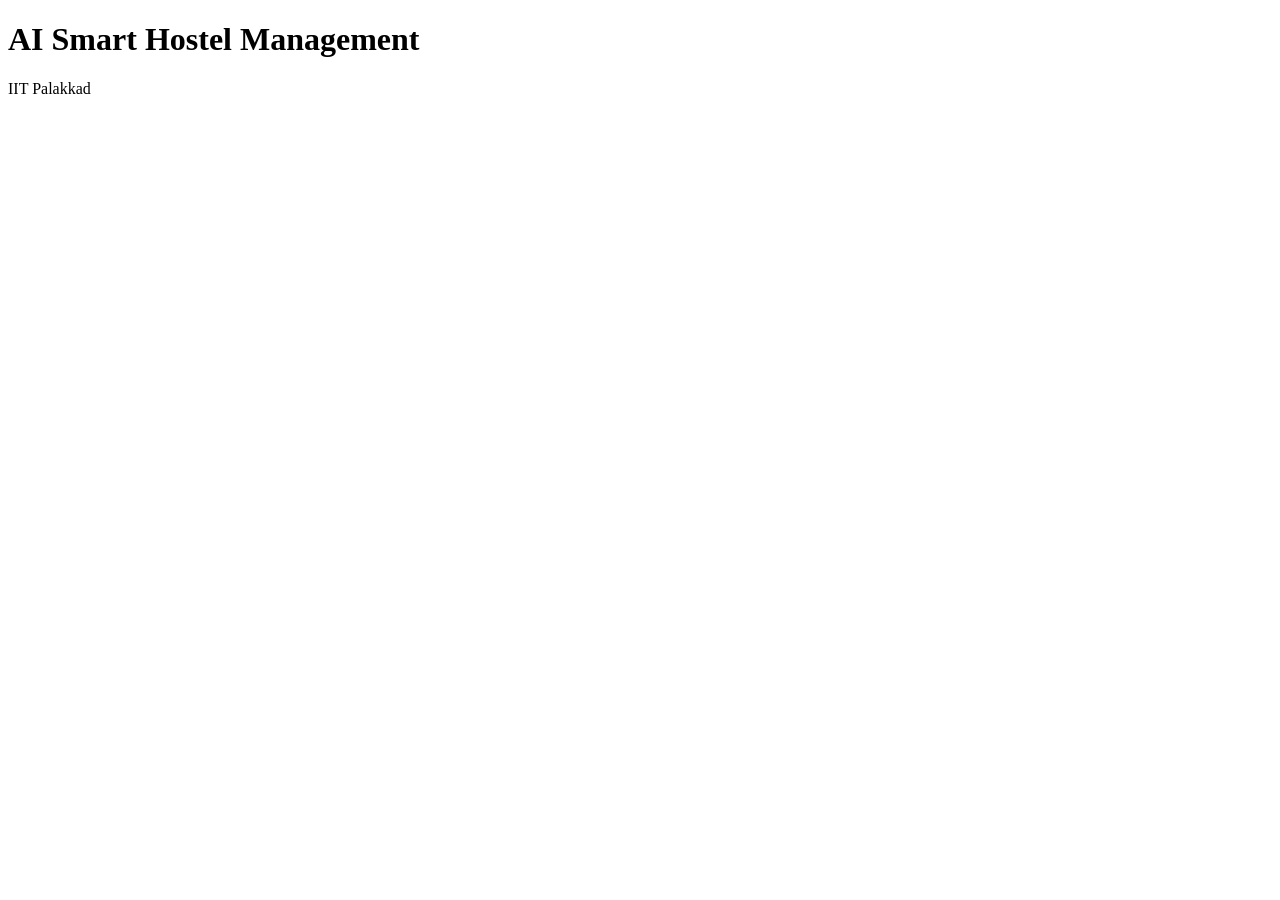
==== frontend/index.html @ 0341f577 "initial frontend" ====
<!DOCTYPE html>
<html lang="en">
<head>
    <meta charset="UTF-8">
    <meta name="viewport" content="width=device-width, initial-scale=1.0">

    <title>AI Smart Hostel Management</title>
</head>

<body>

    <h1>AI Smart Hostel Management</h1>

    <p>IIT Palakkad</p>

</body>
</html>
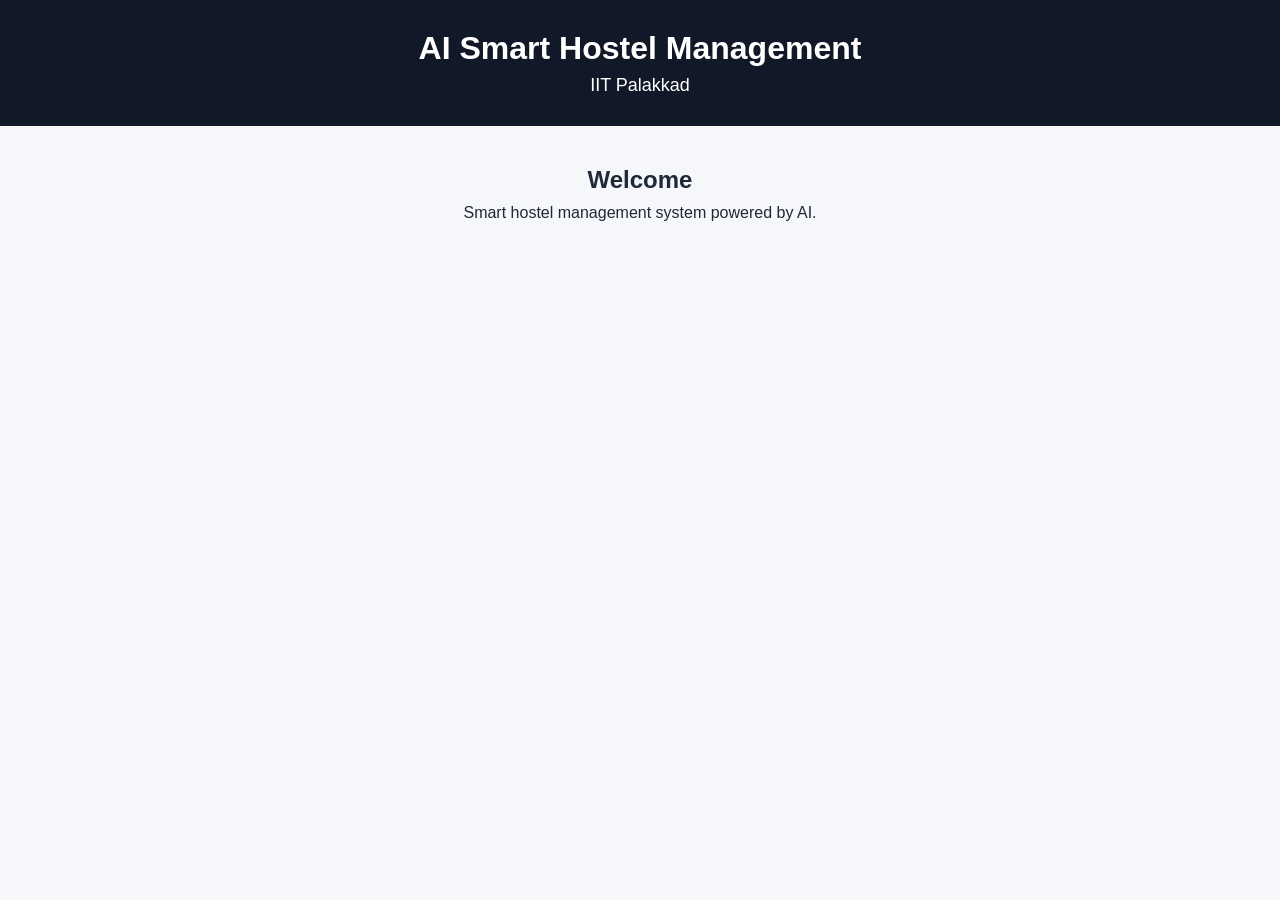
==== commit 0eb1f4b6: "initalised frontend structure" ====
--- a/frontend/index.html
+++ b/frontend/index.html
@@ -1,17 +1,29 @@
 <!DOCTYPE html>
 <html lang="en">
+
 <head>
     <meta charset="UTF-8">
     <meta name="viewport" content="width=device-width, initial-scale=1.0">
 
     <title>AI Smart Hostel Management</title>
+
+    <link rel="stylesheet" href="css/style.css">
 </head>
 
 <body>
 
-    <h1>AI Smart Hostel Management</h1>
+    <header>
+        <h1>AI Smart Hostel Management</h1>
+        <p>IIT Palakkad</p>
+    </header>
 
-    <p>IIT Palakkad</p>
+    <main>
+        <h2>Welcome</h2>
+        <p>Smart hostel management system powered by AI.</p>
+    </main>
+
+    <script src="js/script.js"></script>
 
 </body>
+
 </html>
--- a/frontend/css/style.css
+++ b/frontend/css/style.css
@@ -0,0 +1,36 @@
+* {
+    margin: 0;
+    padding: 0;
+    box-sizing: border-box;
+}
+
+body {
+    font-family: Arial, sans-serif;
+    background: #f5f7fa;
+    color: #1f2937;
+}
+
+header {
+    background: #111827;
+    color: white;
+    padding: 30px;
+    text-align: center;
+}
+
+header h1 {
+    font-size: 32px;
+    margin-bottom: 8px;
+}
+
+header p {
+    font-size: 18px;
+}
+
+main {
+    padding: 40px;
+    text-align: center;
+}
+
+main h2 {
+    margin-bottom: 10px;
+}
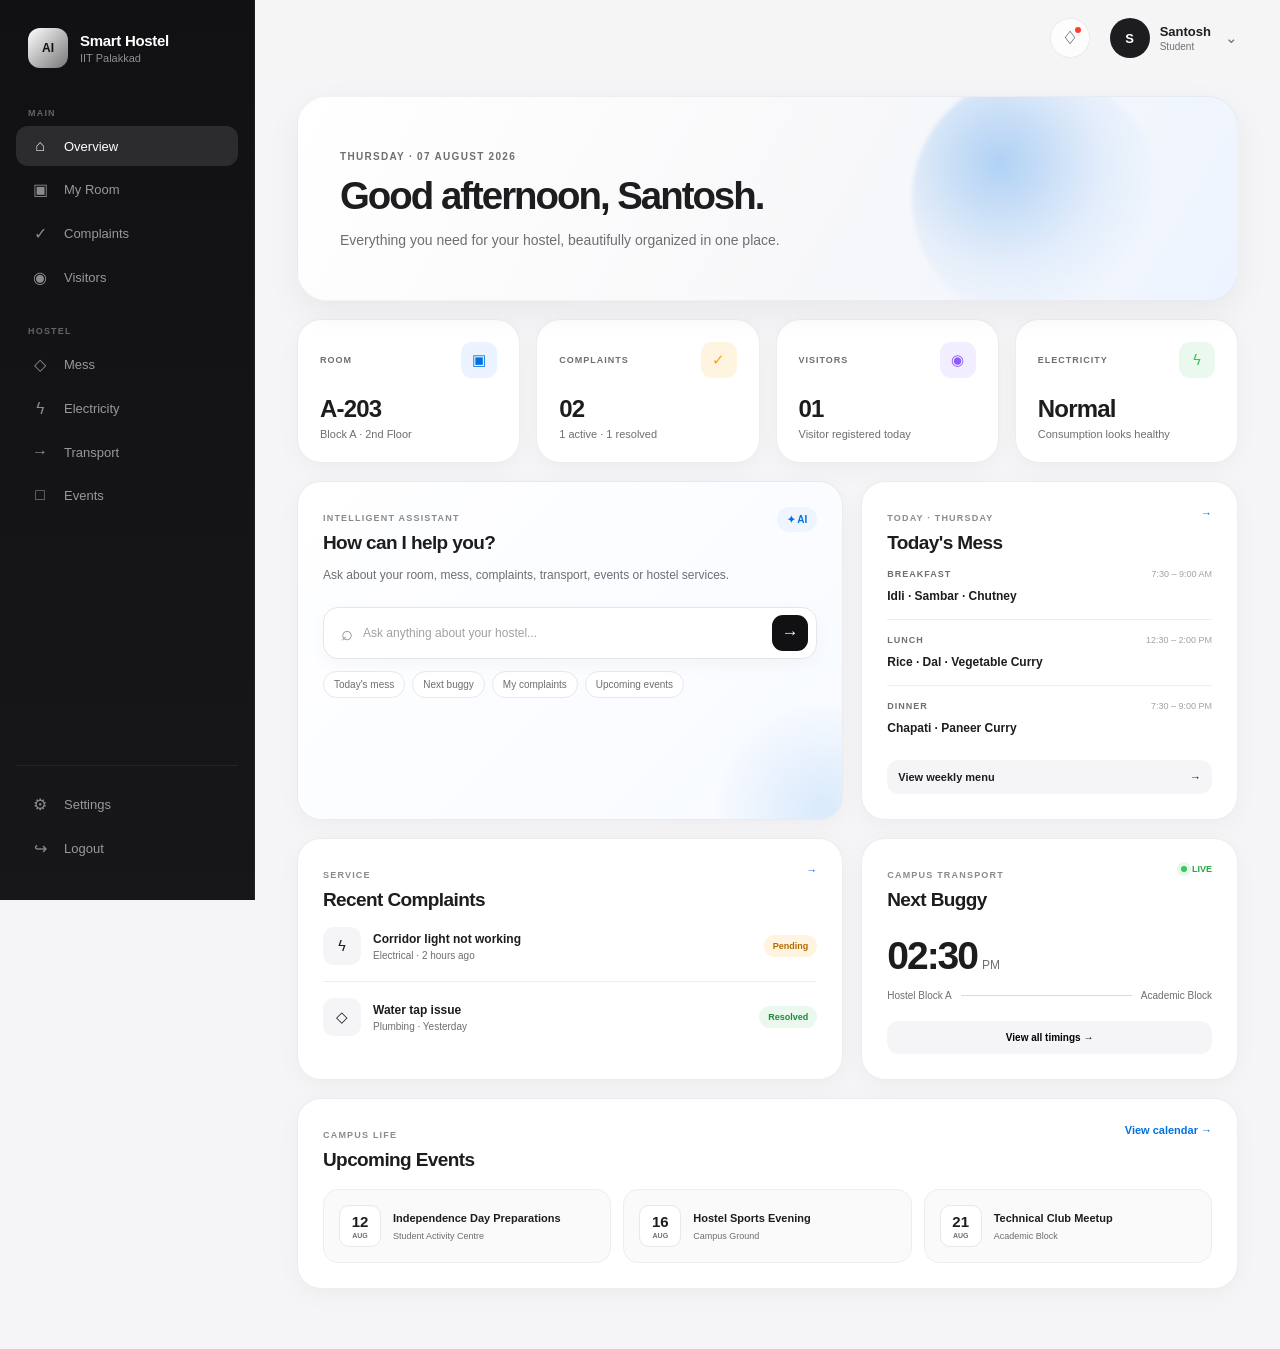
==== commit 29c1abd2: "premium ui frontend only" ====
--- a/frontend/index.html
+++ b/frontend/index.html
@@ -1,29 +1,612 @@
 <!DOCTYPE html>
 <html lang="en">
-
 <head>
     <meta charset="UTF-8">
     <meta name="viewport" content="width=device-width, initial-scale=1.0">
 
-    <title>AI Smart Hostel Management</title>
+    <title>AI Smart Hostel | IIT Palakkad</title>
 
     <link rel="stylesheet" href="css/style.css">
 </head>
 
 <body>
 
-    <header>
-        <h1>AI Smart Hostel Management</h1>
-        <p>IIT Palakkad</p>
-    </header>
-
-    <main>
-        <h2>Welcome</h2>
-        <p>Smart hostel management system powered by AI.</p>
+<div class="app">
+
+    <!-- ================= SIDEBAR ================= -->
+
+    <aside class="sidebar">
+
+        <div class="brand">
+            <div class="brand-mark">AI</div>
+
+            <div>
+                <h2>Smart Hostel</h2>
+                <span>IIT Palakkad</span>
+            </div>
+        </div>
+
+
+        <nav class="nav">
+
+            <p class="nav-label">MAIN</p>
+
+            <a href="#" class="nav-item active">
+                <span class="icon">⌂</span>
+                <span>Overview</span>
+            </a>
+
+            <a href="#" class="nav-item">
+                <span class="icon">▣</span>
+                <span>My Room</span>
+            </a>
+
+            <a href="#" class="nav-item">
+                <span class="icon">✓</span>
+                <span>Complaints</span>
+            </a>
+
+            <a href="#" class="nav-item">
+                <span class="icon">◉</span>
+                <span>Visitors</span>
+            </a>
+
+
+            <p class="nav-label second">HOSTEL</p>
+
+            <a href="#" class="nav-item">
+                <span class="icon">◇</span>
+                <span>Mess</span>
+            </a>
+
+            <a href="#" class="nav-item">
+                <span class="icon">ϟ</span>
+                <span>Electricity</span>
+            </a>
+
+            <a href="#" class="nav-item">
+                <span class="icon">→</span>
+                <span>Transport</span>
+            </a>
+
+            <a href="#" class="nav-item">
+                <span class="icon">□</span>
+                <span>Events</span>
+            </a>
+
+        </nav>
+
+
+        <div class="sidebar-bottom">
+
+            <a href="#" class="nav-item">
+                <span class="icon">⚙</span>
+                <span>Settings</span>
+            </a>
+
+            <a href="#" class="nav-item logout">
+                <span class="icon">↪</span>
+                <span>Logout</span>
+            </a>
+
+        </div>
+
+    </aside>
+
+
+
+    <!-- ================= MAIN ================= -->
+
+    <main class="main">
+
+        <!-- TOP BAR -->
+
+        <header class="topbar">
+
+            <div class="mobile-brand">
+                <strong>AI Smart Hostel</strong>
+            </div>
+
+            <div class="top-actions">
+
+                <button class="notification">
+                    <span>♢</span>
+                    <i></i>
+                </button>
+
+                <div class="profile">
+
+                    <div class="avatar">
+                        S
+                    </div>
+
+                    <div class="profile-info">
+                        <strong>Santosh</strong>
+                        <span>Student</span>
+                    </div>
+
+                    <span class="chevron">⌄</span>
+
+                </div>
+
+            </div>
+
+        </header>
+
+
+        <!-- CONTENT -->
+
+        <section class="content">
+
+
+            <!-- WELCOME -->
+
+            <div class="welcome">
+
+                <div class="welcome-text">
+
+                    <span class="eyebrow">
+                        THURSDAY · 07 AUGUST 2026
+                    </span>
+
+                    <h1>
+                        Good afternoon, Santosh.
+                    </h1>
+
+                    <p>
+                        Everything you need for your hostel,
+                        beautifully organized in one place.
+                    </p>
+
+                </div>
+
+                <div class="welcome-orb"></div>
+
+            </div>
+
+
+
+            <!-- QUICK STATS -->
+
+            <div class="stats-grid">
+
+                <div class="stat-card">
+
+                    <div class="stat-top">
+                        <span>ROOM</span>
+
+                        <div class="stat-icon blue">
+                            ▣
+                        </div>
+                    </div>
+
+                    <h2>A-203</h2>
+
+                    <p>Block A · 2nd Floor</p>
+
+                </div>
+
+
+                <div class="stat-card">
+
+                    <div class="stat-top">
+                        <span>COMPLAINTS</span>
+
+                        <div class="stat-icon orange">
+                            ✓
+                        </div>
+                    </div>
+
+                    <h2>02</h2>
+
+                    <p>1 active · 1 resolved</p>
+
+                </div>
+
+
+                <div class="stat-card">
+
+                    <div class="stat-top">
+                        <span>VISITORS</span>
+
+                        <div class="stat-icon purple">
+                            ◉
+                        </div>
+                    </div>
+
+                    <h2>01</h2>
+
+                    <p>Visitor registered today</p>
+
+                </div>
+
+
+                <div class="stat-card">
+
+                    <div class="stat-top">
+                        <span>ELECTRICITY</span>
+
+                        <div class="stat-icon green">
+                            ϟ
+                        </div>
+                    </div>
+
+                    <h2>Normal</h2>
+
+                    <p>Consumption looks healthy</p>
+
+                </div>
+
+            </div>
+
+
+
+            <!-- MAIN GRID -->
+
+            <div class="main-grid">
+
+
+                <!-- AI ASSISTANT -->
+
+                <section class="panel ai-panel">
+
+                    <div class="panel-heading">
+
+                        <div>
+
+                            <span class="mini-label">
+                                INTELLIGENT ASSISTANT
+                            </span>
+
+                            <h2>How can I help you?</h2>
+
+                        </div>
+
+                        <div class="ai-badge">
+                            ✦ AI
+                        </div>
+
+                    </div>
+
+
+                    <p class="ai-description">
+                        Ask about your room, mess, complaints,
+                        transport, events or hostel services.
+                    </p>
+
+
+                    <div class="search-box">
+
+                        <span>⌕</span>
+
+                        <input
+                            type="text"
+                            placeholder="Ask anything about your hostel..."
+                        >
+
+                        <button>→</button>
+
+                    </div>
+
+
+                    <div class="suggestions">
+
+                        <button>Today's mess</button>
+
+                        <button>Next buggy</button>
+
+                        <button>My complaints</button>
+
+                        <button>Upcoming events</button>
+
+                    </div>
+
+                </section>
+
+
+
+                <!-- TODAY'S MESS -->
+
+                <section class="panel mess-panel">
+
+                    <div class="panel-heading">
+
+                        <div>
+
+                            <span class="mini-label">
+                                TODAY · THURSDAY
+                            </span>
+
+                            <h2>Today's Mess</h2>
+
+                        </div>
+
+                        <button class="more-button">
+                            →
+                        </button>
+
+                    </div>
+
+
+                    <div class="meal">
+
+                        <div class="meal-time">
+                            <span>BREAKFAST</span>
+                            <small>7:30 – 9:00 AM</small>
+                        </div>
+
+                        <strong>
+                            Idli · Sambar · Chutney
+                        </strong>
+
+                    </div>
+
+
+                    <div class="meal">
+
+                        <div class="meal-time">
+                            <span>LUNCH</span>
+                            <small>12:30 – 2:00 PM</small>
+                        </div>
+
+                        <strong>
+                            Rice · Dal · Vegetable Curry
+                        </strong>
+
+                    </div>
+
+
+                    <div class="meal">
+
+                        <div class="meal-time">
+                            <span>DINNER</span>
+                            <small>7:30 – 9:00 PM</small>
+                        </div>
+
+                        <strong>
+                            Chapati · Paneer Curry
+                        </strong>
+
+                    </div>
+
+
+                    <button class="full-menu">
+                        View weekly menu
+                        <span>→</span>
+                    </button>
+
+                </section>
+
+            </div>
+
+
+
+            <!-- LOWER GRID -->
+
+            <div class="lower-grid">
+
+
+                <!-- COMPLAINTS -->
+
+                <section class="panel">
+
+                    <div class="panel-heading">
+
+                        <div>
+
+                            <span class="mini-label">
+                                SERVICE
+                            </span>
+
+                            <h2>Recent Complaints</h2>
+
+                        </div>
+
+                        <button class="more-button">
+                            →
+                        </button>
+
+                    </div>
+
+
+                    <div class="complaint">
+
+                        <div class="complaint-left">
+
+                            <div class="complaint-icon">
+                                ϟ
+                            </div>
+
+                            <div>
+
+                                <strong>
+                                    Corridor light not working
+                                </strong>
+
+                                <span>
+                                    Electrical · 2 hours ago
+                                </span>
+
+                            </div>
+
+                        </div>
+
+                        <span class="status pending">
+                            Pending
+                        </span>
+
+                    </div>
+
+
+                    <div class="complaint">
+
+                        <div class="complaint-left">
+
+                            <div class="complaint-icon">
+                                ◇
+                            </div>
+
+                            <div>
+
+                                <strong>
+                                    Water tap issue
+                                </strong>
+
+                                <span>
+                                    Plumbing · Yesterday
+                                </span>
+
+                            </div>
+
+                        </div>
+
+                        <span class="status resolved">
+                            Resolved
+                        </span>
+
+                    </div>
+
+                </section>
+
+
+
+                <!-- TRANSPORT -->
+
+                <section class="panel transport-panel">
+
+                    <div class="panel-heading">
+
+                        <div>
+
+                            <span class="mini-label">
+                                CAMPUS TRANSPORT
+                            </span>
+
+                            <h2>Next Buggy</h2>
+
+                        </div>
+
+                        <div class="live">
+                            <span></span>
+                            LIVE
+                        </div>
+
+                    </div>
+
+
+                    <div class="transport-time">
+
+                        <strong>02:30</strong>
+
+                        <span>PM</span>
+
+                    </div>
+
+
+                    <div class="route">
+
+                        <span>Hostel Block A</span>
+
+                        <span class="line"></span>
+
+                        <span>Academic Block</span>
+
+                    </div>
+
+
+                    <button class="transport-button">
+                        View all timings →
+                    </button>
+
+                </section>
+
+
+            </div>
+
+
+
+            <!-- EVENTS -->
+
+            <section class="panel events-panel">
+
+                <div class="panel-heading">
+
+                    <div>
+
+                        <span class="mini-label">
+                            CAMPUS LIFE
+                        </span>
+
+                        <h2>Upcoming Events</h2>
+
+                    </div>
+
+                    <button class="more-button">
+                        View calendar →
+                    </button>
+
+                </div>
+
+
+                <div class="events">
+
+                    <div class="event">
+
+                        <div class="date">
+                            <strong>12</strong>
+                            <span>AUG</span>
+                        </div>
+
+                        <div>
+                            <strong>Independence Day Preparations</strong>
+                            <span>Student Activity Centre</span>
+                        </div>
+
+                    </div>
+
+
+                    <div class="event">
+
+                        <div class="date">
+                            <strong>16</strong>
+                            <span>AUG</span>
+                        </div>
+
+                        <div>
+                            <strong>Hostel Sports Evening</strong>
+                            <span>Campus Ground</span>
+                        </div>
+
+                    </div>
+
+
+                    <div class="event">
+
+                        <div class="date">
+                            <strong>21</strong>
+                            <span>AUG</span>
+                        </div>
+
+                        <div>
+                            <strong>Technical Club Meetup</strong>
+                            <span>Academic Block</span>
+                        </div>
+
+                    </div>
+
+                </div>
+
+            </section>
+
+
+        </section>
+
     </main>
 
-    <script src="js/script.js"></script>
+</div>
+
+
+<script src="js/script.js"></script>
 
 </body>
-
 </html>
--- a/frontend/css/style.css
+++ b/frontend/css/style.css
@@ -1,36 +1,1380 @@
+/* =========================================================
+   AI SMART HOSTEL
+   Premium Apple-inspired UI
+   ========================================================= */
+
+:root {
+    --bg: #f5f5f7;
+    --white: #ffffff;
+    --black: #111111;
+    --text: #1d1d1f;
+    --muted: #6e6e73;
+    --line: rgba(0, 0, 0, 0.07);
+
+    --blue: #0071e3;
+    --blue-soft: #eaf3ff;
+
+    --green: #34c759;
+    --green-soft: #eaf8ee;
+
+    --orange: #ff9f0a;
+    --orange-soft: #fff4df;
+
+    --purple: #8b5cf6;
+    --purple-soft: #f2edff;
+
+    --red: #ff3b30;
+
+    --sidebar: #111113;
+
+    --radius: 24px;
+
+    --shadow:
+        0 12px 35px rgba(0, 0, 0, 0.055);
+}
+
+
+/* =========================================================
+   RESET
+   ========================================================= */
+
 * {
     margin: 0;
     padding: 0;
     box-sizing: border-box;
 }
 
+html {
+    scroll-behavior: smooth;
+}
+
 body {
-    font-family: Arial, sans-serif;
-    background: #f5f7fa;
-    color: #1f2937;
-}
-
-header {
-    background: #111827;
+    background: var(--bg);
+    color: var(--text);
+
+    font-family:
+        -apple-system,
+        BlinkMacSystemFont,
+        "SF Pro Display",
+        "SF Pro Text",
+        "Segoe UI",
+        sans-serif;
+
+    -webkit-font-smoothing: antialiased;
+}
+
+button,
+input {
+    font: inherit;
+}
+
+button {
+    cursor: pointer;
+}
+
+a {
+    text-decoration: none;
+    color: inherit;
+}
+
+
+/* =========================================================
+   APP
+   ========================================================= */
+
+.app {
+    min-height: 100vh;
+}
+
+
+/* =========================================================
+   SIDEBAR
+   ========================================================= */
+
+.sidebar {
+    position: fixed;
+
+    left: 0;
+    top: 0;
+    bottom: 0;
+
+    width: 255px;
+
+    padding: 28px 16px;
+
+    background:
+        linear-gradient(
+            180deg,
+            #111113 0%,
+            #171719 100%
+        );
+
     color: white;
-    padding: 30px;
+
+    display: flex;
+    flex-direction: column;
+
+    z-index: 100;
+
+    border-right: 1px solid rgba(255,255,255,0.05);
+}
+
+
+/* BRAND */
+
+.brand {
+    display: flex;
+    align-items: center;
+
+    gap: 12px;
+
+    padding: 0 12px 30px;
+}
+
+.brand-mark {
+    width: 40px;
+    height: 40px;
+
+    border-radius: 12px;
+
+    display: grid;
+    place-items: center;
+
+    font-size: 12px;
+    font-weight: 700;
+
+    color: white;
+
+    background:
+        linear-gradient(
+            135deg,
+            #ffffff,
+            #777
+        );
+
+    color: #111;
+}
+
+.brand h2 {
+    font-size: 15px;
+    font-weight: 600;
+
+    letter-spacing: -0.3px;
+}
+
+.brand span {
+    display: block;
+
+    margin-top: 3px;
+
+    color: #8e8e93;
+
+    font-size: 11px;
+}
+
+
+/* NAV */
+
+.nav {
+    flex: 1;
+}
+
+.nav-label {
+    margin: 10px 12px 8px;
+
+    color: #636366;
+
+    font-size: 9px;
+    font-weight: 700;
+
+    letter-spacing: 1.2px;
+}
+
+.nav-label.second {
+    margin-top: 28px;
+}
+
+.nav-item {
+    display: flex;
+    align-items: center;
+
+    gap: 13px;
+
+    padding: 11px 13px;
+
+    margin: 3px 0;
+
+    border-radius: 12px;
+
+    color: #98989d;
+
+    font-size: 13px;
+    font-weight: 500;
+
+    transition:
+        background 0.2s ease,
+        color 0.2s ease,
+        transform 0.2s ease;
+}
+
+.nav-item:hover {
+    background: rgba(255,255,255,0.07);
+
+    color: white;
+}
+
+.nav-item.active {
+    background: rgba(255,255,255,0.11);
+
+    color: white;
+}
+
+.nav-item:active {
+    transform: scale(0.98);
+}
+
+.icon {
+    width: 22px;
+
     text-align: center;
-}
-
-header h1 {
-    font-size: 32px;
-    margin-bottom: 8px;
-}
-
-header p {
+
+    font-size: 16px;
+
+    opacity: 0.9;
+}
+
+.sidebar-bottom {
+    padding-top: 15px;
+
+    border-top: 1px solid rgba(255,255,255,0.06);
+}
+
+.logout:hover {
+    color: #ff6b64;
+}
+
+
+/* =========================================================
+   MAIN
+   ========================================================= */
+
+.main {
+    margin-left: 255px;
+
+    min-height: 100vh;
+}
+
+
+/* =========================================================
+   TOP BAR
+   ========================================================= */
+
+.topbar {
+    height: 76px;
+
+    padding: 0 42px;
+
+    display: flex;
+    align-items: center;
+    justify-content: flex-end;
+
+    background: rgba(245,245,247,0.78);
+
+    backdrop-filter: blur(18px);
+    -webkit-backdrop-filter: blur(18px);
+
+    position: sticky;
+
+    top: 0;
+
+    z-index: 50;
+}
+
+.top-actions {
+    display: flex;
+    align-items: center;
+
+    gap: 20px;
+}
+
+
+/* NOTIFICATION */
+
+.notification {
+    position: relative;
+
+    width: 40px;
+    height: 40px;
+
+    border: 1px solid var(--line);
+
+    border-radius: 50%;
+
+    background: rgba(255,255,255,0.8);
+
+    display: grid;
+    place-items: center;
+
+    color: var(--text);
+
+    transition:
+        transform 0.2s ease,
+        background 0.2s ease;
+}
+
+.notification:hover {
+    transform: translateY(-2px);
+
+    background: white;
+}
+
+.notification span {
     font-size: 18px;
 }
 
-main {
-    padding: 40px;
+.notification i {
+    position: absolute;
+
+    right: 8px;
+    top: 8px;
+
+    width: 6px;
+    height: 6px;
+
+    background: var(--red);
+
+    border-radius: 50%;
+}
+
+
+/* PROFILE */
+
+.profile {
+    display: flex;
+    align-items: center;
+
+    gap: 10px;
+}
+
+.avatar {
+    width: 40px;
+    height: 40px;
+
+    border-radius: 50%;
+
+    display: grid;
+    place-items: center;
+
+    background: #1d1d1f;
+
+    color: white;
+
+    font-size: 13px;
+    font-weight: 600;
+}
+
+.profile-info strong {
+    display: block;
+
+    font-size: 13px;
+    font-weight: 600;
+}
+
+.profile-info span {
+    display: block;
+
+    margin-top: 2px;
+
+    color: var(--muted);
+
+    font-size: 10px;
+}
+
+.chevron {
+    margin-left: 4px;
+
+    color: var(--muted);
+
+    font-size: 15px;
+}
+
+
+/* =========================================================
+   CONTENT
+   ========================================================= */
+
+.content {
+    padding: 20px 42px 60px;
+
+    max-width: 1600px;
+}
+
+
+/* =========================================================
+   WELCOME
+   ========================================================= */
+
+.welcome {
+    position: relative;
+
+    overflow: hidden;
+
+    min-height: 205px;
+
+    padding: 38px 42px;
+
+    border-radius: 30px;
+
+    background:
+        linear-gradient(
+            120deg,
+            #ffffff 0%,
+            #f8f8fa 55%,
+            #edf4ff 100%
+        );
+
+    border: 1px solid rgba(0,0,0,0.045);
+
+    box-shadow: var(--shadow);
+
+    display: flex;
+    align-items: center;
+}
+
+.welcome-text {
+    position: relative;
+
+    z-index: 2;
+}
+
+.eyebrow {
+    display: inline-block;
+
+    color: var(--muted);
+
+    font-size: 10px;
+    font-weight: 700;
+
+    letter-spacing: 1.3px;
+}
+
+.welcome h1 {
+    margin-top: 12px;
+
+    font-size: clamp(30px, 3vw, 44px);
+
+    line-height: 1.05;
+
+    letter-spacing: -2px;
+
+    font-weight: 650;
+}
+
+.welcome p {
+    max-width: 520px;
+
+    margin-top: 13px;
+
+    color: var(--muted);
+
+    font-size: 14px;
+
+    line-height: 1.6;
+}
+
+
+/* GLOW */
+
+.welcome-orb {
+    position: absolute;
+
+    right: 8%;
+
+    width: 250px;
+    height: 250px;
+
+    border-radius: 50%;
+
+    background:
+        radial-gradient(
+            circle at 35% 35%,
+            rgba(0,113,227,0.28),
+            rgba(0,113,227,0.06) 45%,
+            transparent 70%
+        );
+
+    filter: blur(2px);
+}
+
+
+/* =========================================================
+   STAT CARDS
+   ========================================================= */
+
+.stats-grid {
+    display: grid;
+
+    grid-template-columns:
+        repeat(4, 1fr);
+
+    gap: 16px;
+
+    margin-top: 18px;
+}
+
+.stat-card {
+    padding: 22px;
+
+    background: white;
+
+    border: 1px solid var(--line);
+
+    border-radius: var(--radius);
+
+    box-shadow: 0 6px 25px rgba(0,0,0,0.035);
+
+    transition:
+        transform 0.25s ease,
+        box-shadow 0.25s ease;
+}
+
+.stat-card:hover {
+    transform: translateY(-4px);
+
+    box-shadow:
+        0 16px 35px rgba(0,0,0,0.075);
+}
+
+.stat-top {
+    display: flex;
+
+    justify-content: space-between;
+
+    align-items: center;
+}
+
+.stat-top > span {
+    color: var(--muted);
+
+    font-size: 9px;
+    font-weight: 700;
+
+    letter-spacing: 1px;
+}
+
+.stat-icon {
+    width: 36px;
+    height: 36px;
+
+    border-radius: 11px;
+
+    display: grid;
+    place-items: center;
+
+    font-size: 15px;
+}
+
+.stat-icon.blue {
+    background: var(--blue-soft);
+    color: var(--blue);
+}
+
+.stat-icon.orange {
+    background: var(--orange-soft);
+    color: var(--orange);
+}
+
+.stat-icon.purple {
+    background: var(--purple-soft);
+    color: var(--purple);
+}
+
+.stat-icon.green {
+    background: var(--green-soft);
+    color: var(--green);
+}
+
+.stat-card h2 {
+    margin-top: 17px;
+
+    font-size: 24px;
+
+    letter-spacing: -0.8px;
+}
+
+.stat-card p {
+    margin-top: 5px;
+
+    color: var(--muted);
+
+    font-size: 11px;
+}
+
+
+/* =========================================================
+   GRID
+   ========================================================= */
+
+.main-grid {
+    display: grid;
+
+    grid-template-columns:
+        1.45fr 1fr;
+
+    gap: 18px;
+
+    margin-top: 18px;
+}
+
+.lower-grid {
+    display: grid;
+
+    grid-template-columns:
+        1.45fr 1fr;
+
+    gap: 18px;
+
+    margin-top: 18px;
+}
+
+
+/* =========================================================
+   PANELS
+   ========================================================= */
+
+.panel {
+    padding: 25px;
+
+    background: white;
+
+    border: 1px solid var(--line);
+
+    border-radius: var(--radius);
+
+    box-shadow:
+        0 6px 25px rgba(0,0,0,0.035);
+}
+
+.panel-heading {
+    display: flex;
+
+    justify-content: space-between;
+
+    align-items: flex-start;
+}
+
+.mini-label {
+    color: #8a8a8f;
+
+    font-size: 9px;
+
+    font-weight: 700;
+
+    letter-spacing: 1.2px;
+}
+
+.panel h2 {
+    margin-top: 7px;
+
+    font-size: 19px;
+
+    letter-spacing: -0.6px;
+
+    font-weight: 650;
+}
+
+
+/* =========================================================
+   AI PANEL
+   ========================================================= */
+
+.ai-panel {
+    position: relative;
+
+    overflow: hidden;
+
+    background:
+        linear-gradient(
+            135deg,
+            #ffffff,
+            #f7faff
+        );
+}
+
+.ai-panel::after {
+    content: "";
+
+    position: absolute;
+
+    width: 220px;
+    height: 220px;
+
+    right: -90px;
+    bottom: -100px;
+
+    border-radius: 50%;
+
+    background:
+        radial-gradient(
+            circle,
+            rgba(0,113,227,0.12),
+            transparent 70%
+        );
+}
+
+.ai-badge {
+    padding: 7px 10px;
+
+    border-radius: 20px;
+
+    background: #eef5ff;
+
+    color: var(--blue);
+
+    font-size: 10px;
+    font-weight: 700;
+}
+
+.ai-description {
+    max-width: 560px;
+
+    margin-top: 12px;
+
+    color: var(--muted);
+
+    font-size: 12px;
+
+    line-height: 1.6;
+}
+
+.search-box {
+    position: relative;
+
+    display: flex;
+    align-items: center;
+
+    gap: 10px;
+
+    margin-top: 22px;
+
+    height: 52px;
+
+    padding: 0 8px 0 17px;
+
+    border-radius: 15px;
+
+    background: white;
+
+    border: 1px solid #e6e6e8;
+
+    box-shadow:
+        0 5px 18px rgba(0,0,0,0.035);
+}
+
+.search-box > span {
+    color: #8e8e93;
+
+    font-size: 20px;
+}
+
+.search-box input {
+    flex: 1;
+
+    border: none;
+
+    outline: none;
+
+    background: transparent;
+
+    color: var(--text);
+
+    font-size: 12px;
+}
+
+.search-box input::placeholder {
+    color: #a1a1a6;
+}
+
+.search-box button {
+    width: 36px;
+    height: 36px;
+
+    border: none;
+
+    border-radius: 11px;
+
+    background: #111113;
+
+    color: white;
+
+    font-size: 17px;
+
+    transition:
+        transform 0.2s ease,
+        background 0.2s ease;
+}
+
+.search-box button:hover {
+    transform: translateX(2px);
+
+    background: #333336;
+}
+
+.suggestions {
+    display: flex;
+
+    gap: 7px;
+
+    flex-wrap: wrap;
+
+    margin-top: 12px;
+}
+
+.suggestions button {
+    padding: 7px 10px;
+
+    border: 1px solid #e8e8ea;
+
+    border-radius: 20px;
+
+    background: white;
+
+    color: #6e6e73;
+
+    font-size: 10px;
+
+    transition:
+        background 0.2s ease,
+        color 0.2s ease;
+}
+
+.suggestions button:hover {
+    background: #f5f5f7;
+
+    color: var(--text);
+}
+
+
+/* =========================================================
+   MESS
+   ========================================================= */
+
+.more-button {
+    border: none;
+
+    background: transparent;
+
+    color: var(--blue);
+
+    font-size: 11px;
+
+    font-weight: 600;
+}
+
+.meal {
+    padding: 15px 0;
+
+    border-bottom: 1px solid #eeeeef;
+}
+
+.meal:last-of-type {
+    border-bottom: none;
+}
+
+.meal-time {
+    display: flex;
+
+    justify-content: space-between;
+
+    margin-bottom: 7px;
+}
+
+.meal-time span {
+    color: var(--muted);
+
+    font-size: 9px;
+
+    font-weight: 700;
+
+    letter-spacing: 1px;
+}
+
+.meal-time small {
+    color: #a1a1a6;
+
+    font-size: 9px;
+}
+
+.meal strong {
+    font-size: 12px;
+
+    font-weight: 550;
+}
+
+.full-menu {
+    width: 100%;
+
+    margin-top: 9px;
+
+    padding: 11px;
+
+    border: none;
+
+    border-radius: 12px;
+
+    background: #f5f5f7;
+
+    color: var(--text);
+
+    font-size: 11px;
+
+    font-weight: 600;
+
+    display: flex;
+
+    justify-content: space-between;
+
+    transition:
+        background 0.2s ease;
+}
+
+.full-menu:hover {
+    background: #ebebed;
+}
+
+
+/* =========================================================
+   COMPLAINTS
+   ========================================================= */
+
+.complaint {
+    display: flex;
+
+    justify-content: space-between;
+
+    align-items: center;
+
+    padding: 16px 0;
+
+    border-bottom: 1px solid #eeeeef;
+}
+
+.complaint:last-child {
+    border-bottom: none;
+}
+
+.complaint-left {
+    display: flex;
+
+    align-items: center;
+
+    gap: 12px;
+}
+
+.complaint-icon {
+    width: 38px;
+    height: 38px;
+
+    display: grid;
+    place-items: center;
+
+    border-radius: 11px;
+
+    background: #f5f5f7;
+
+    font-size: 15px;
+}
+
+.complaint-left strong {
+    display: block;
+
+    font-size: 12px;
+
+    font-weight: 600;
+}
+
+.complaint-left span {
+    display: block;
+
+    margin-top: 4px;
+
+    color: var(--muted);
+
+    font-size: 10px;
+}
+
+.status {
+    padding: 6px 9px;
+
+    border-radius: 20px;
+
+    font-size: 9px;
+
+    font-weight: 700;
+}
+
+.status.pending {
+    background: var(--orange-soft);
+
+    color: #b56b00;
+}
+
+.status.resolved {
+    background: var(--green-soft);
+
+    color: #218739;
+}
+
+
+/* =========================================================
+   TRANSPORT
+   ========================================================= */
+
+.live {
+    display: flex;
+
+    align-items: center;
+
+    gap: 5px;
+
+    color: #28a745;
+
+    font-size: 9px;
+
+    font-weight: 700;
+}
+
+.live span {
+    width: 6px;
+    height: 6px;
+
+    border-radius: 50%;
+
+    background: var(--green);
+
+    box-shadow:
+        0 0 0 4px rgba(52,199,89,0.12);
+}
+
+.transport-time {
+    display: flex;
+
+    align-items: baseline;
+
+    gap: 5px;
+
+    margin-top: 23px;
+}
+
+.transport-time strong {
+    font-size: 39px;
+
+    letter-spacing: -2px;
+
+    font-weight: 650;
+}
+
+.transport-time span {
+    color: var(--muted);
+
+    font-size: 12px;
+}
+
+.route {
+    display: flex;
+
+    align-items: center;
+
+    gap: 9px;
+
+    margin-top: 12px;
+
+    color: var(--muted);
+
+    font-size: 10px;
+}
+
+.route .line {
+    flex: 1;
+
+    height: 1px;
+
+    background: #d9d9dc;
+}
+
+.transport-button {
+    width: 100%;
+
+    margin-top: 20px;
+
+    padding: 11px;
+
+    border: none;
+
+    border-radius: 12px;
+
+    background: #f5f5f7;
+
+    font-size: 10px;
+
+    font-weight: 600;
+}
+
+.transport-button:hover {
+    background: #ebebed;
+}
+
+
+/* =========================================================
+   EVENTS
+   ========================================================= */
+
+.events-panel {
+    margin-top: 18px;
+}
+
+.events {
+    display: grid;
+
+    grid-template-columns:
+        repeat(3, 1fr);
+
+    gap: 12px;
+
+    margin-top: 18px;
+}
+
+.event {
+    display: flex;
+
+    align-items: center;
+
+    gap: 12px;
+
+    padding: 15px;
+
+    background: #fafafa;
+
+    border: 1px solid #eeeeef;
+
+    border-radius: 15px;
+
+    transition:
+        transform 0.2s ease,
+        background 0.2s ease;
+}
+
+.event:hover {
+    transform: translateY(-2px);
+
+    background: #f5f5f7;
+}
+
+.date {
+    min-width: 42px;
+
     text-align: center;
-}
-
-main h2 {
-    margin-bottom: 10px;
-}
+
+    padding: 7px 4px;
+
+    border-radius: 10px;
+
+    background: white;
+
+    border: 1px solid #e8e8ea;
+}
+
+.date strong {
+    display: block;
+
+    font-size: 15px;
+}
+
+.date span {
+    display: block;
+
+    margin-top: 2px;
+
+    color: var(--muted);
+
+    font-size: 7px;
+
+    font-weight: 700;
+}
+
+.event > div:last-child strong {
+    display: block;
+
+    font-size: 11px;
+
+    line-height: 1.4;
+}
+
+.event > div:last-child span {
+    display: block;
+
+    margin-top: 4px;
+
+    color: var(--muted);
+
+    font-size: 9px;
+}
+
+
+/* =========================================================
+   MOBILE BRAND
+   ========================================================= */
+
+.mobile-brand {
+    display: none;
+}
+
+
+/* =========================================================
+   RESPONSIVE
+   ========================================================= */
+
+@media (max-width: 1200px) {
+
+    .stats-grid {
+        grid-template-columns:
+            repeat(2, 1fr);
+    }
+
+    .events {
+        grid-template-columns:
+            1fr;
+    }
+}
+
+
+@media (max-width: 900px) {
+
+    .sidebar {
+        width: 76px;
+
+        padding:
+            24px 10px;
+    }
+
+    .brand {
+        justify-content: center;
+
+        padding:
+            0 0 25px;
+    }
+
+    .brand > div:last-child {
+        display: none;
+    }
+
+    .nav-label {
+        display: none;
+    }
+
+    .nav-item {
+        justify-content: center;
+
+        padding: 12px 5px;
+    }
+
+    .nav-item span:last-child {
+        display: none;
+    }
+
+    .icon {
+        font-size: 17px;
+    }
+
+    .main {
+        margin-left: 76px;
+    }
+
+    .topbar {
+        padding: 0 25px;
+    }
+
+    .content {
+        padding:
+            18px 25px 50px;
+    }
+}
+
+
+@media (max-width: 700px) {
+
+    .main-grid,
+    .lower-grid {
+        grid-template-columns: 1fr;
+    }
+
+    .welcome {
+        min-height: 190px;
+
+        padding: 30px;
+    }
+
+    .welcome h1 {
+        font-size: 30px;
+    }
+
+    .welcome-orb {
+        right: -80px;
+    }
+}
+
+
+@media (max-width: 520px) {
+
+    .topbar {
+        height: 64px;
+
+        justify-content: space-between;
+    }
+
+    .mobile-brand {
+        display: block;
+
+        font-size: 13px;
+    }
+
+    .profile-info,
+    .chevron {
+        display: none;
+    }
+
+    .content {
+        padding:
+            15px 15px 40px;
+    }
+
+    .stats-grid {
+        grid-template-columns: 1fr;
+    }
+
+    .welcome {
+        padding: 25px;
+
+        border-radius: 22px;
+    }
+
+    .welcome h1 {
+        font-size: 27px;
+
+        letter-spacing: -1.3px;
+    }
+
+    .welcome p {
+        font-size: 12px;
+    }
+
+    .panel {
+        padding: 20px;
+
+        border-radius: 20px;
+    }
+
+    .transport-time strong {
+        font-size: 34px;
+    }
+}
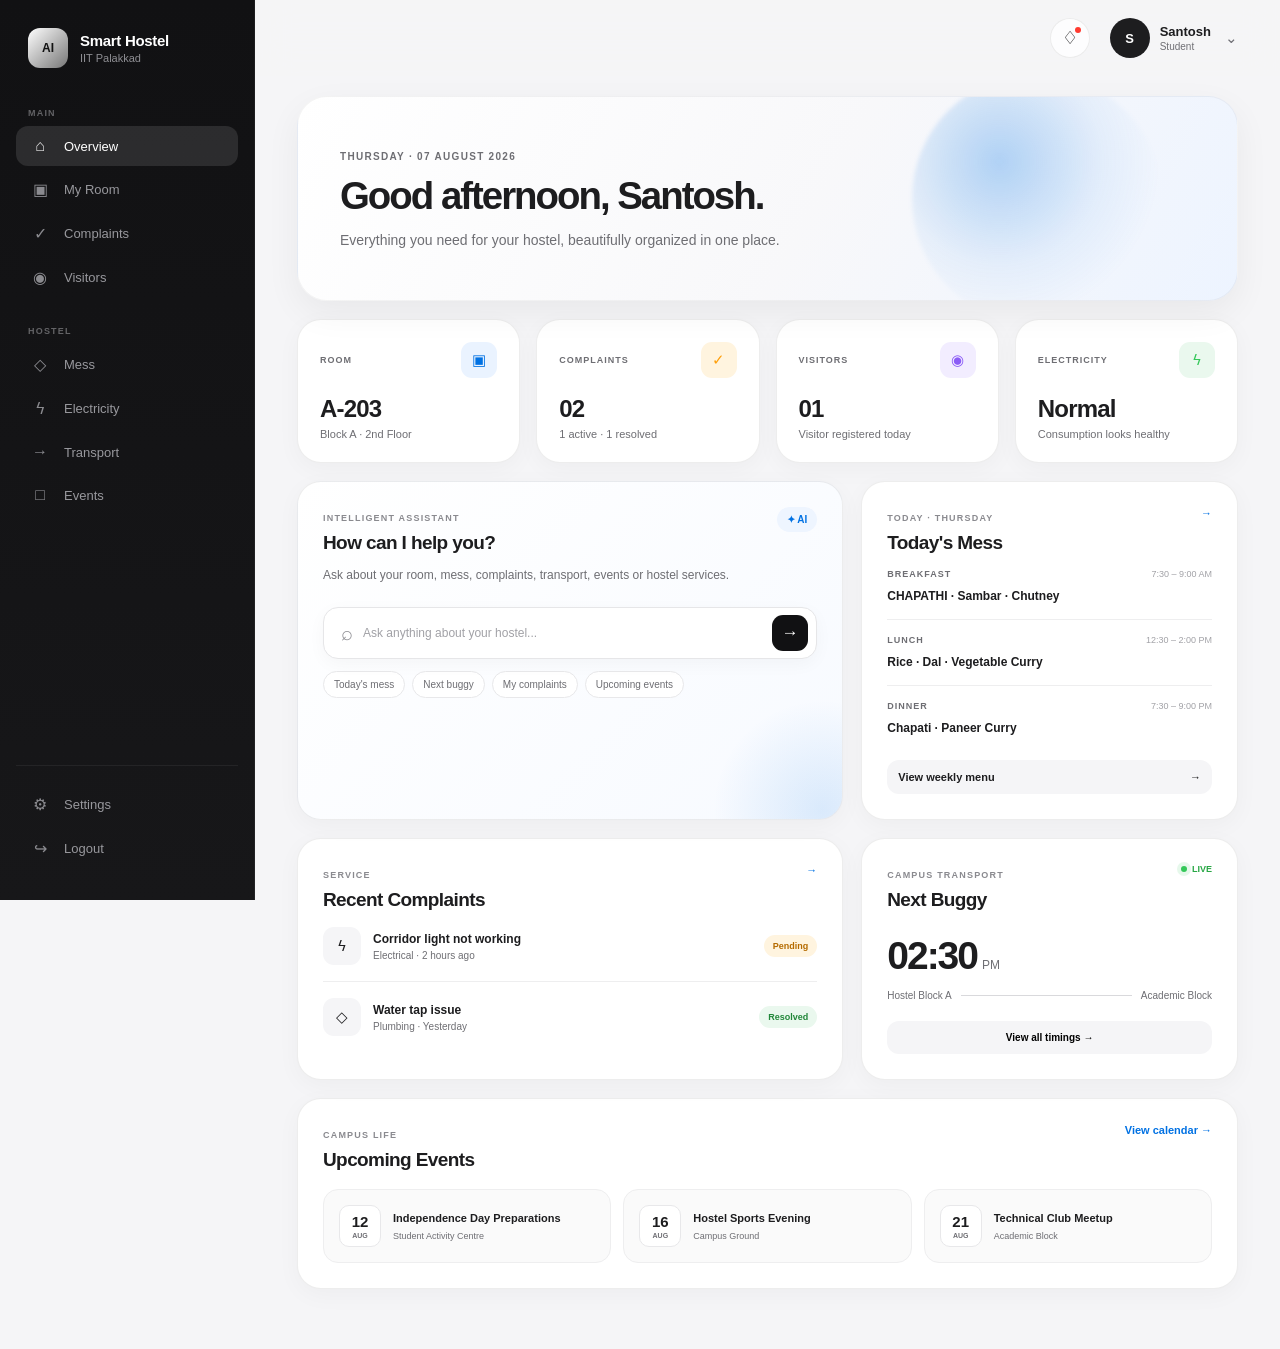
==== commit a633e1a8: "Restore project environment and prepare backend development" ====
--- a/frontend/index.html
+++ b/frontend/index.html
@@ -336,7 +336,7 @@
                         </div>
 
                         <strong>
-                            Idli · Sambar · Chutney
+                            CHAPATHI · Sambar · Chutney
                         </strong>
 
                     </div>
